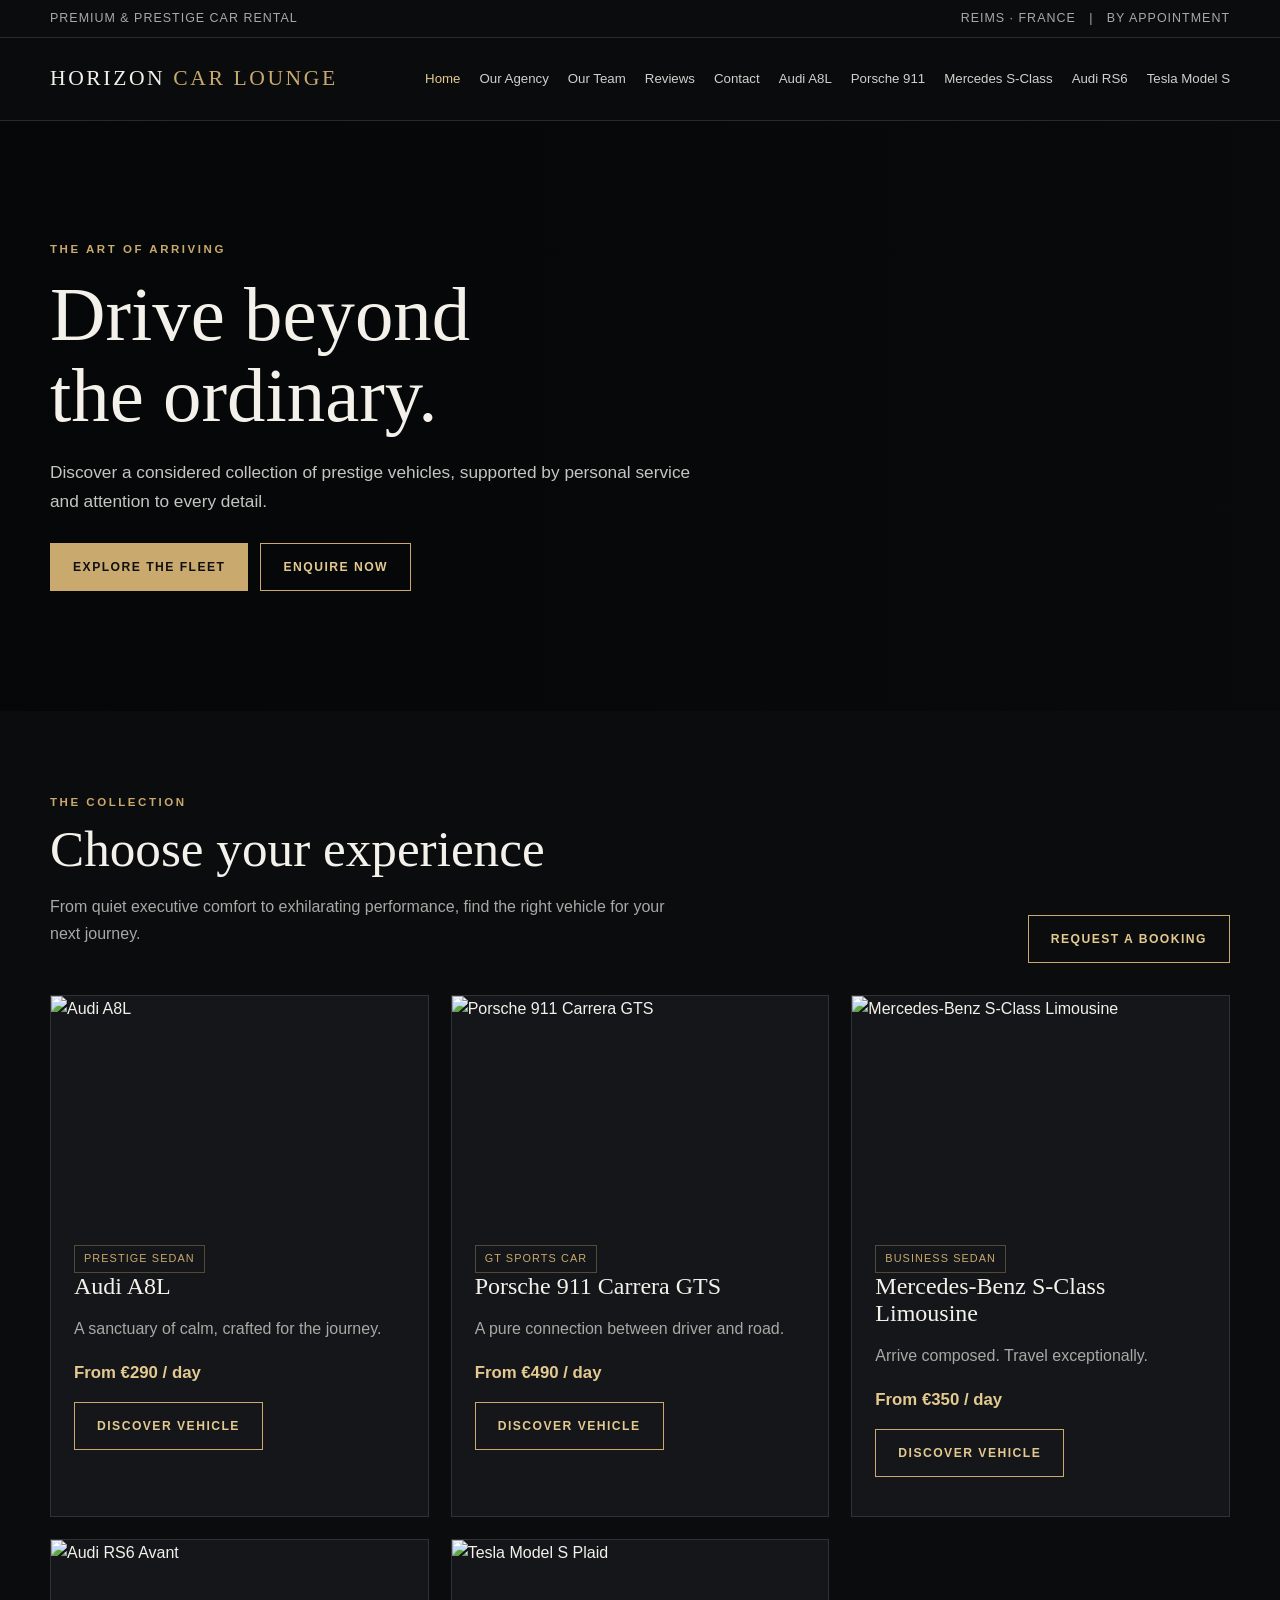
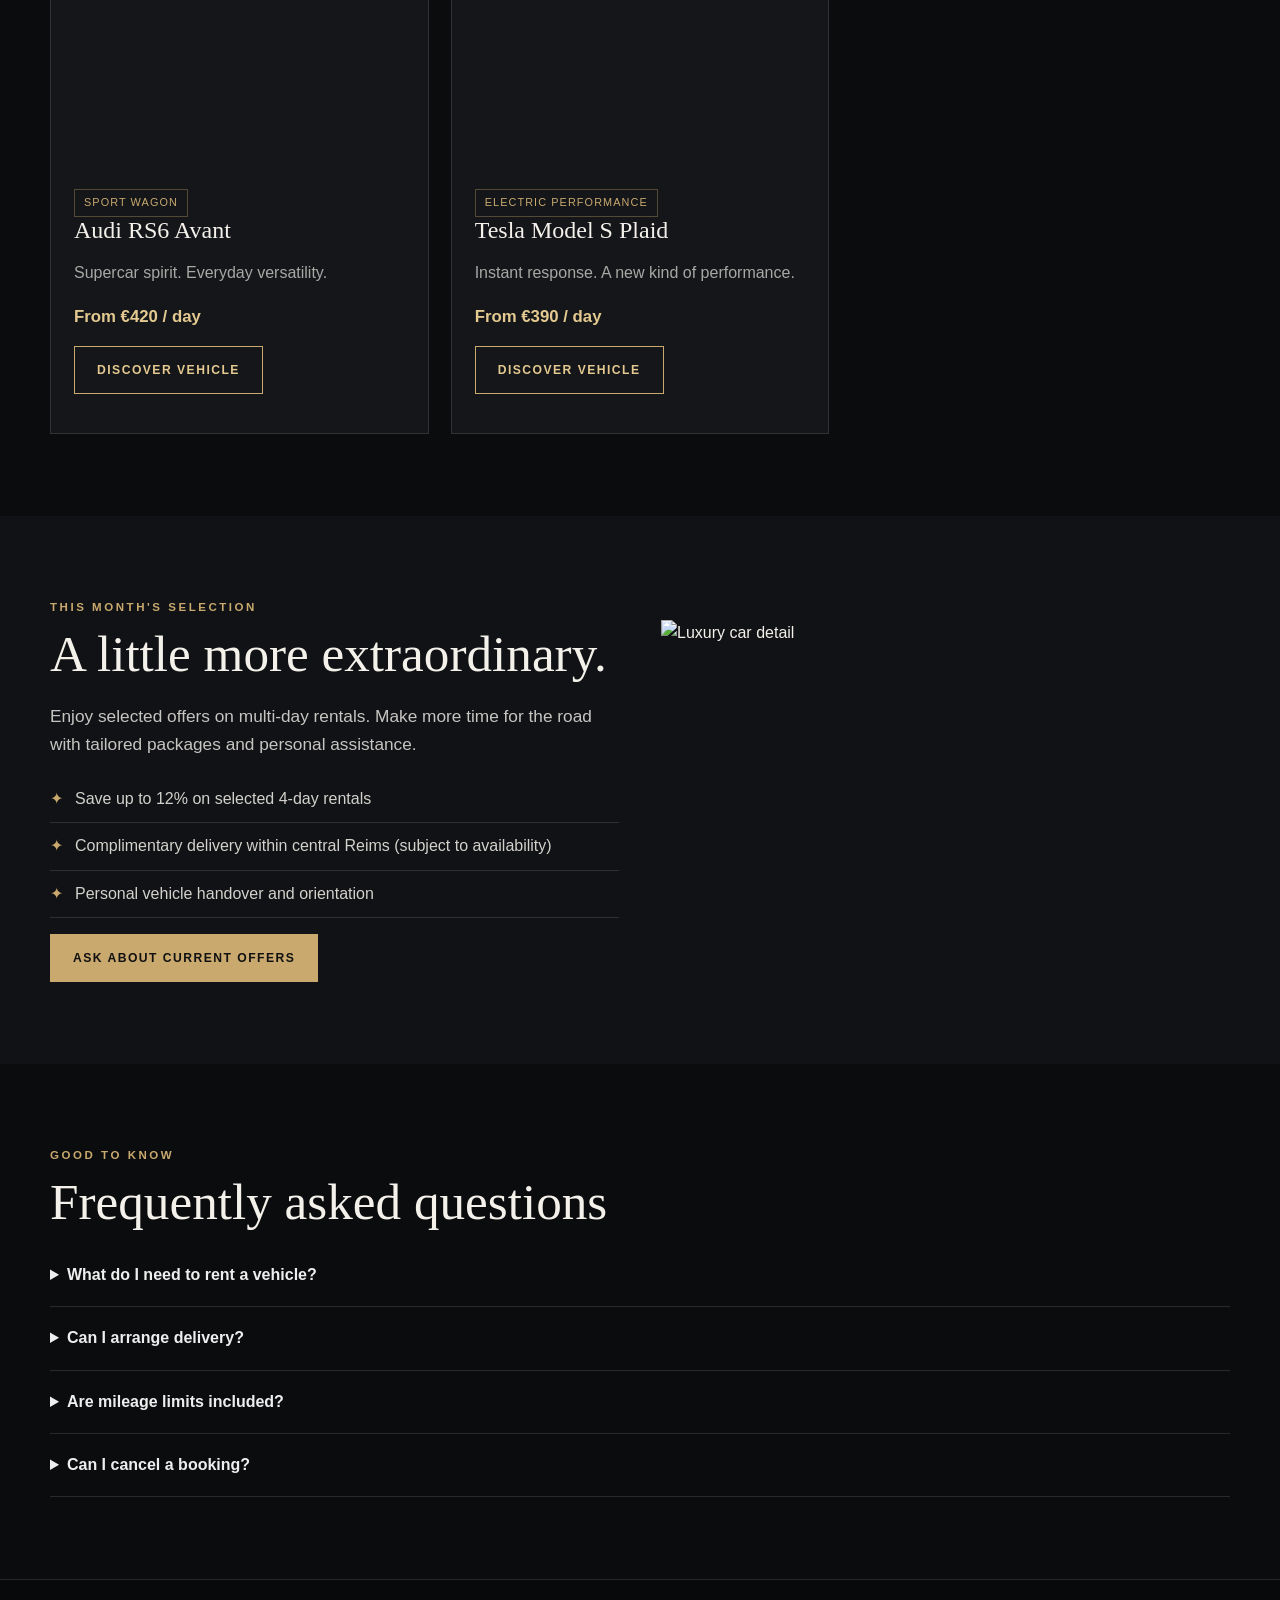
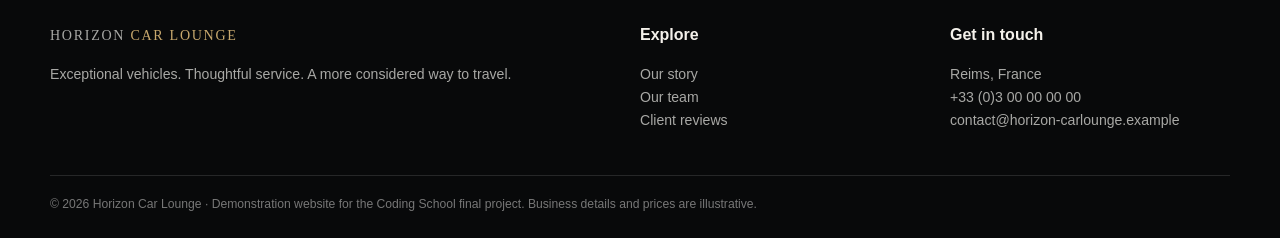
==== index.html @ 54911535 "Add files via upload" ====
<!DOCTYPE html><html lang="en"><head><meta charset="UTF-8"><meta name="viewport" content="width=device-width, initial-scale=1.0"><meta name="description" content="Horizon Car Lounge premium and prestige car rental in Reims."><title>Home | Horizon Car Lounge</title><link rel="stylesheet" href="style.css"><script src="script.js" defer></script></head><body><div class="topbar"><div class="container"><span>PREMIUM & PRESTIGE CAR RENTAL</span><span>REIMS · FRANCE &nbsp; | &nbsp; BY APPOINTMENT</span></div></div>
<header class="header"><div class="container navwrap"><a class="brand" href="index.html">HORIZON <span>CAR LOUNGE</span></a><button class="menu-toggle" aria-expanded="false" aria-label="Open navigation">☰ Menu</button><nav class="nav"><a href="index.html" class="active">Home</a><a href="a-propos.html" class="">Our Agency</a><a href="equipe.html" class="">Our Team</a><a href="avis.html" class="">Reviews</a><a href="contact.html" class="">Contact</a><a href="vehicule-audis.html" class="">Audi A8L</a><a href="vehicule-porsche.html" class="">Porsche 911</a><a href="vehicule-mercedes.html" class="">Mercedes S-Class</a><a href="vehicule-audi.html" class="">Audi RS6</a><a href="vehicule-tesla.html" class="">Tesla Model S</a></nav></div></header>
<main><section class="hero"><div class="container"><div class="hero-content"><div class="eyebrow">The art of arriving</div><h1>Drive beyond<br>the ordinary.</h1><p>Discover a considered collection of prestige vehicles, supported by personal service and attention to every detail.</p><div class="btn-row"><a class="btn primary" href="#fleet">Explore the fleet</a><a class="btn" href="contact.html">Enquire now</a></div></div></div></section>
<section class="section" id="fleet"><div class="container"><div class="section-head"><div><div class="eyebrow">The collection</div><h2>Choose your experience</h2><p class="section-intro">From quiet executive comfort to exhilarating performance, find the right vehicle for your next journey.</p></div><a class="btn" href="contact.html">Request a booking</a></div><div class="grid three"><article class="card"><img src="https://images.unsplash.com/photo-1606664515524-ed2f786a0bd6?auto=format&fit=crop&w=900&q=80" alt="Audi A8L"><div class="card-body"><span class="tag">Prestige Sedan</span><h3>Audi A8L</h3><p class="muted">A sanctuary of calm, crafted for the journey.</p><div class="price">From €290 / day</div><p><a class="btn" href="vehicule-audis.html">Discover vehicle</a></p></div></article><article class="card"><img src="https://images.unsplash.com/photo-1503376780353-7e6692767b70?auto=format&fit=crop&w=900&q=80" alt="Porsche 911 Carrera GTS"><div class="card-body"><span class="tag">GT Sports Car</span><h3>Porsche 911 Carrera GTS</h3><p class="muted">A pure connection between driver and road.</p><div class="price">From €490 / day</div><p><a class="btn" href="vehicule-porsche.html">Discover vehicle</a></p></div></article><article class="card"><img src="https://images.unsplash.com/photo-1618843479313-40f8afb4b4d8?auto=format&fit=crop&w=900&q=80" alt="Mercedes-Benz S-Class Limousine"><div class="card-body"><span class="tag">Business Sedan</span><h3>Mercedes-Benz S-Class Limousine</h3><p class="muted">Arrive composed. Travel exceptionally.</p><div class="price">From €350 / day</div><p><a class="btn" href="vehicule-mercedes.html">Discover vehicle</a></p></div></article><article class="card"><img src="https://images.unsplash.com/photo-1600705722907-bb3f5f4e5c89?auto=format&fit=crop&w=900&q=80" alt="Audi RS6 Avant"><div class="card-body"><span class="tag">Sport Wagon</span><h3>Audi RS6 Avant</h3><p class="muted">Supercar spirit. Everyday versatility.</p><div class="price">From €420 / day</div><p><a class="btn" href="vehicule-audi.html">Discover vehicle</a></p></div></article><article class="card"><img src="https://images.unsplash.com/photo-1560958089-b8a1929үз?auto=format&fit=crop&w=900&q=80" alt="Tesla Model S Plaid"><div class="card-body"><span class="tag">Electric Performance</span><h3>Tesla Model S Plaid</h3><p class="muted">Instant response. A new kind of performance.</p><div class="price">From €390 / day</div><p><a class="btn" href="vehicule-tesla.html">Discover vehicle</a></p></div></article></div></div></section>
<section class="section alt"><div class="container split"><div><div class="eyebrow">This month's selection</div><h2>A little more extraordinary.</h2><p class="lead">Enjoy selected offers on multi-day rentals. Make more time for the road with tailored packages and personal assistance.</p><ul class="feature-list"><li>Save up to 12% on selected 4-day rentals</li><li>Complimentary delivery within central Reims (subject to availability)</li><li>Personal vehicle handover and orientation</li></ul><a class="btn primary" href="contact.html">Ask about current offers</a></div><img src="https://images.unsplash.com/photo-1492144534655-ae79c964c9d7?auto=format&fit=crop&w=1100&q=80" alt="Luxury car detail"></div></section>
<section class="section"><div class="container"><div class="eyebrow">Good to know</div><h2>Frequently asked questions</h2><div class="faq"><details><summary>What do I need to rent a vehicle?</summary><p>A valid driving licence, identity document and payment card are generally required. Minimum age and licence-holding requirements depend on the vehicle.</p></details><details><summary>Can I arrange delivery?</summary><p>Delivery and collection may be arranged in advance, subject to location, schedule and additional fees.</p></details><details><summary>Are mileage limits included?</summary><p>Each vehicle has a mileage package. Please check the relevant vehicle page or request a tailored quotation.</p></details><details><summary>Can I cancel a booking?</summary><p>Cancellation terms are provided with your quotation and booking confirmation.</p></details></div></div></section></main><footer class="footer"><div class="container"><div class="footer-grid"><div><a class="brand" href="index.html">HORIZON <span>CAR LOUNGE</span></a><p>Exceptional vehicles. Thoughtful service. A more considered way to travel.</p></div><div><strong>Explore</strong><p><a href="a-propos.html">Our story</a><br><a href="equipe.html">Our team</a><br><a href="avis.html">Client reviews</a></p></div><div><strong>Get in touch</strong><p>Reims, France<br>+33 (0)3 00 00 00 00<br>contact@horizon-carlounge.example</p></div></div><div class="copyright">© 2026 Horizon Car Lounge · Demonstration website for the Coding School final project. Business details and prices are illustrative.</div></div></footer></body></html>
---- style.css ----
:root{--bg:#0b0c0e;--panel:#141619;--panel2:#1b1e22;--gold:#c9a96e;--gold2:#e4c990;--text:#f4f1eb;--muted:#a8a8a5;--line:rgba(255,255,255,.12);--max:1180px}
*{box-sizing:border-box}html{scroll-behavior:smooth}body{margin:0;background:var(--bg);color:var(--text);font-family:Inter,Arial,sans-serif;line-height:1.65}a{color:inherit;text-decoration:none}img{max-width:100%;display:block}button,input,select,textarea{font:inherit}.container{width:min(var(--max),calc(100% - 40px));margin:auto}.topbar{border-bottom:1px solid var(--line);font-size:.78rem;color:var(--muted);letter-spacing:.08em}.topbar .container{display:flex;justify-content:space-between;padding:8px 0}.header{position:sticky;top:0;z-index:10;background:rgba(11,12,14,.94);backdrop-filter:blur(14px);border-bottom:1px solid var(--line)}.navwrap{display:flex;align-items:center;justify-content:space-between;min-height:82px;gap:24px}.brand{font-family:Georgia,serif;font-size:1.35rem;letter-spacing:.12em}.brand span{color:var(--gold)}.nav{display:flex;gap:19px;align-items:center;flex-wrap:wrap}.nav a{font-size:.83rem;color:#d1d0cc;transition:.2s}.nav a:hover,.nav a.active{color:var(--gold2)}.menu-toggle{display:none;background:none;color:white;border:1px solid var(--line);padding:8px 12px}.eyebrow{color:var(--gold);text-transform:uppercase;letter-spacing:.22em;font-size:.72rem;font-weight:700}.hero{min-height:590px;display:flex;align-items:center;background:linear-gradient(90deg,rgba(5,6,7,.92),rgba(5,6,7,.45)),url('https://images.unsplash.com/photo-1503376780353-7e6692767b70?auto=format&fit=crop&w=2000&q=85') center/cover}.hero-content{max-width:650px;padding:90px 0}.hero h1{font:clamp(2.8rem,6vw,5.4rem)/1.05 Georgia,serif;margin:16px 0 22px}.hero p,.lead{color:#c6c5c1;font-size:1.08rem;max-width:650px}.btn{display:inline-flex;align-items:center;justify-content:center;padding:13px 22px;border:1px solid var(--gold);color:var(--gold2);text-transform:uppercase;letter-spacing:.12em;font-size:.76rem;font-weight:700;transition:.25s;cursor:pointer;background:transparent}.btn:hover{background:var(--gold);color:#111;transform:translateY(-2px);box-shadow:0 8px 24px rgba(201,169,110,.18)}.btn.primary{background:var(--gold);color:#111}.btn.primary:hover{background:var(--gold2)}.btn-row{display:flex;gap:12px;flex-wrap:wrap;margin-top:28px}.section{padding:82px 0}.section.alt{background:#101215}.section-head{display:flex;justify-content:space-between;align-items:end;gap:20px;margin-bottom:32px}.section h2,.page-hero h1{font:clamp(2rem,4vw,3.2rem)/1.15 Georgia,serif;margin:8px 0 12px}.section-intro{color:var(--muted);max-width:620px}.grid{display:grid;gap:22px}.grid.three{grid-template-columns:repeat(3,1fr)}.grid.two{grid-template-columns:repeat(2,1fr)}.card{background:var(--panel);border:1px solid var(--line);overflow:hidden}.card img{width:100%;height:225px;object-fit:cover;transition:transform .5s}.card:hover img{transform:scale(1.035)}.card-body{padding:23px}.card h3{font:1.5rem Georgia,serif;margin:0 0 8px}.muted{color:var(--muted)}.price{color:var(--gold2);font-weight:700;font-size:1.05rem}.tag{display:inline-block;color:var(--gold);border:1px solid rgba(201,169,110,.35);padding:4px 9px;font-size:.68rem;text-transform:uppercase;letter-spacing:.1em}.page-hero{padding:85px 0 65px;background:linear-gradient(90deg,rgba(5,6,7,.92),rgba(5,6,7,.65)),url('https://images.unsplash.com/photo-1492144534655-ae79c964c9d7?auto=format&fit=crop&w=1800&q=85') center/cover}.page-hero p{color:#c5c4c0;max-width:700px}.split{display:grid;grid-template-columns:1fr 1fr;gap:42px;align-items:center}.split img{width:100%;min-height:340px;object-fit:cover}.feature-list{padding:0;list-style:none}.feature-list li{padding:10px 0;border-bottom:1px solid var(--line);color:#d3d1cb}.feature-list li:before{content:"✦";color:var(--gold);margin-right:12px}.stats{display:grid;grid-template-columns:repeat(3,1fr);gap:16px;margin-top:30px}.stat{padding:24px;background:var(--panel);border:1px solid var(--line)}.stat strong{display:block;font:2.1rem Georgia,serif;color:var(--gold2)}.stat span{font-size:.8rem;color:var(--muted);text-transform:uppercase;letter-spacing:.1em}.table-wrap{overflow-x:auto;border:1px solid var(--line)}table{width:100%;border-collapse:collapse;min-width:520px}th,td{text-align:left;padding:14px 16px;border-bottom:1px solid var(--line)}th{background:var(--panel2);color:var(--gold2);font-size:.78rem;text-transform:uppercase;letter-spacing:.08em}td{color:#d2d0ca}tr:last-child td{border-bottom:0}.form{display:grid;grid-template-columns:1fr 1fr;gap:16px}.field{display:flex;flex-direction:column;gap:7px}.field.full{grid-column:1/-1}.field label{font-size:.78rem;color:#d5d2cb;text-transform:uppercase;letter-spacing:.08em}.field input,.field select,.field textarea{width:100%;background:#0d0f11;color:white;border:1px solid var(--line);padding:13px 14px;outline:none}.field input:focus,.field select:focus,.field textarea:focus{border-color:var(--gold)}.field textarea{min-height:130px;resize:vertical}.notice{padding:14px 16px;border:1px solid rgba(201,169,110,.35);color:#d9c9a8;background:rgba(201,169,110,.07);font-size:.85rem}.faq details{border-bottom:1px solid var(--line);padding:18px 0}.faq summary{cursor:pointer;color:#eee;font-weight:600}.faq details p{color:var(--muted);margin-bottom:0}.quote{padding:28px;background:var(--panel);border-left:2px solid var(--gold)}.stars{color:var(--gold2);letter-spacing:.12em}.profile{border:1px solid var(--line);background:var(--panel);padding:28px;text-align:center}.profile img{width:124px;height:124px;border-radius:50%;object-fit:cover;margin:0 auto 18px;border:2px solid var(--gold)}.profile h3{font:1.4rem Georgia,serif;margin:0}.profile .role{color:var(--gold);font-size:.75rem;text-transform:uppercase;letter-spacing:.12em}.vehicle-hero{display:grid;grid-template-columns:1.1fr .9fr;gap:36px;align-items:center}.vehicle-hero img{width:100%;height:420px;object-fit:cover}.footer{border-top:1px solid var(--line);padding:42px 0 24px;background:#08090a}.footer-grid{display:grid;grid-template-columns:2fr 1fr 1fr;gap:30px}.footer p,.footer a{color:var(--muted);font-size:.88rem}.footer a:hover{color:var(--gold)}.copyright{border-top:1px solid var(--line);margin-top:28px;padding-top:18px;color:#777;font-size:.76rem}.map-placeholder{min-height:300px;display:grid;place-items:center;background:linear-gradient(135deg,#20252a,#111518);border:1px solid var(--line);text-align:center;padding:30px}.media-placeholder{padding:55px 25px;text-align:center;background:var(--panel);border:1px dashed rgba(201,169,110,.5)}.mobile-only{display:none}
@media(max-width:900px){.nav{gap:11px}.nav a{font-size:.75rem}.grid.three{grid-template-columns:repeat(2,1fr)}.vehicle-hero{grid-template-columns:1fr}.vehicle-hero img{height:340px}}
@media(max-width:700px){.topbar{display:none}.navwrap{min-height:70px}.menu-toggle{display:block}.nav{display:none;position:absolute;top:70px;left:0;right:0;background:#0b0c0e;padding:20px;border-bottom:1px solid var(--line);flex-direction:column;align-items:flex-start}.nav.open{display:flex}.hero{min-height:520px}.hero-content{padding:70px 0}.section{padding:60px 0}.grid.three,.grid.two,.split,.footer-grid{grid-template-columns:1fr}.section-head{display:block}.stats{grid-template-columns:1fr}.form{grid-template-columns:1fr}.field.full{grid-column:auto}.page-hero{padding:65px 0 50px}}
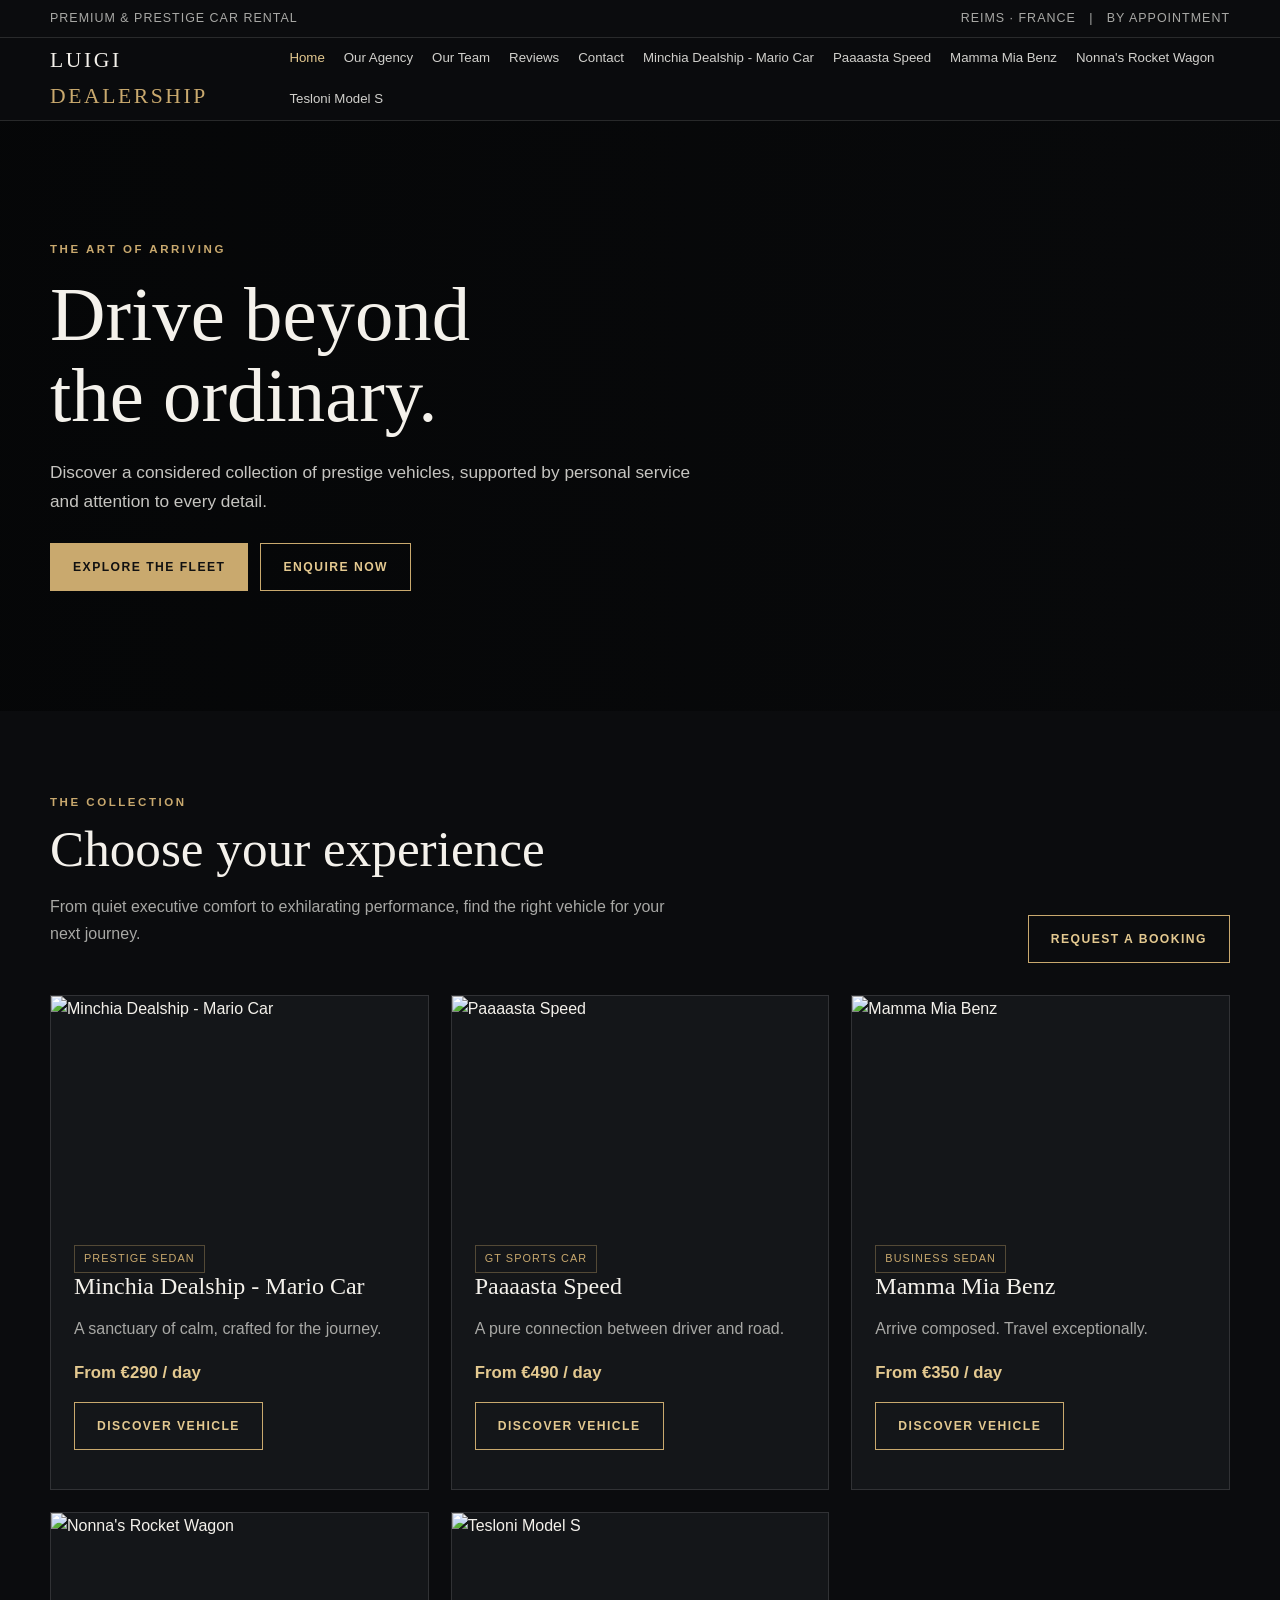
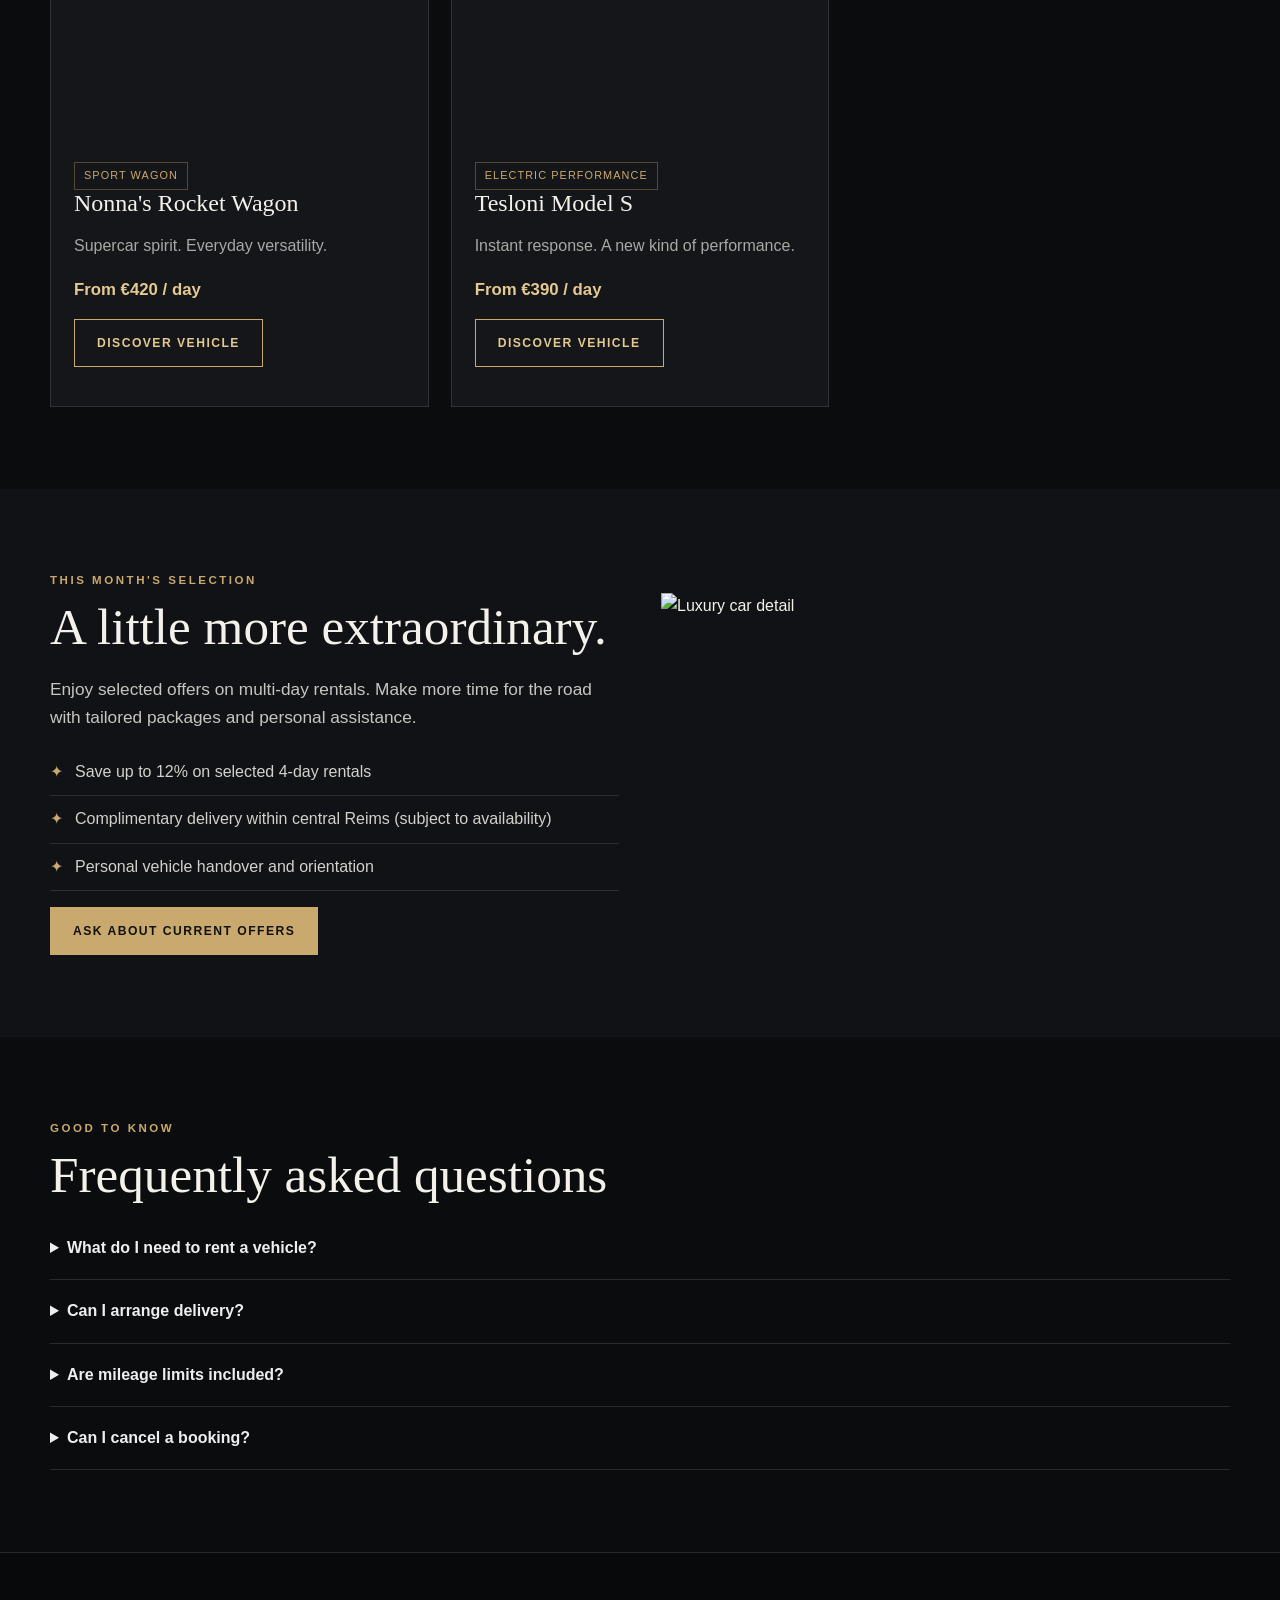
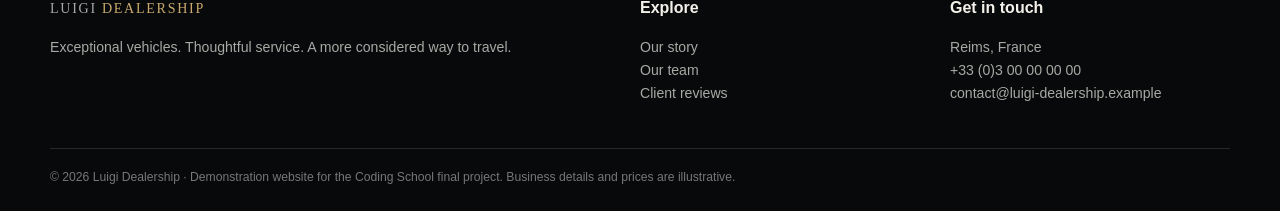
==== commit 4b0c6532: "completed" ====
--- a/index.html
+++ b/index.html
@@ -1,6 +1,6 @@
-<!DOCTYPE html><html lang="en"><head><meta charset="UTF-8"><meta name="viewport" content="width=device-width, initial-scale=1.0"><meta name="description" content="Horizon Car Lounge premium and prestige car rental in Reims."><title>Home | Horizon Car Lounge</title><link rel="stylesheet" href="style.css"><script src="script.js" defer></script></head><body><div class="topbar"><div class="container"><span>PREMIUM & PRESTIGE CAR RENTAL</span><span>REIMS · FRANCE &nbsp; | &nbsp; BY APPOINTMENT</span></div></div>
-<header class="header"><div class="container navwrap"><a class="brand" href="index.html">HORIZON <span>CAR LOUNGE</span></a><button class="menu-toggle" aria-expanded="false" aria-label="Open navigation">☰ Menu</button><nav class="nav"><a href="index.html" class="active">Home</a><a href="a-propos.html" class="">Our Agency</a><a href="equipe.html" class="">Our Team</a><a href="avis.html" class="">Reviews</a><a href="contact.html" class="">Contact</a><a href="vehicule-audis.html" class="">Audi A8L</a><a href="vehicule-porsche.html" class="">Porsche 911</a><a href="vehicule-mercedes.html" class="">Mercedes S-Class</a><a href="vehicule-audi.html" class="">Audi RS6</a><a href="vehicule-tesla.html" class="">Tesla Model S</a></nav></div></header>
+<!DOCTYPE html><html lang="en"><head><meta charset="UTF-8"><meta name="viewport" content="width=device-width, initial-scale=1.0"><meta name="description" content="Luigi Dealership premium and prestige car rental in Reims."><title>Home | Luigi Dealership</title><link rel="stylesheet" href="style.css"><script src="script.js" defer></script></head><body><div class="topbar"><div class="container"><span>PREMIUM & PRESTIGE CAR RENTAL</span><span>REIMS · FRANCE &nbsp; | &nbsp; BY APPOINTMENT</span></div></div>
+<header class="header"><div class="container navwrap"><a class="brand" href="index.html">LUIGI <span>DEALERSHIP</span></a><button class="menu-toggle" aria-expanded="false" aria-label="Open navigation">☰ Menu</button><nav class="nav"><a href="index.html" class="active">Home</a><a href="a-propos.html" class="">Our Agency</a><a href="equipe.html" class="">Our Team</a><a href="avis.html" class="">Reviews</a><a href="contact.html" class="">Contact</a><a href="vehicule-audis.html" class="">Minchia Dealship - Mario Car</a><a href="vehicule-porsche.html" class="">Paaaasta Speed</a><a href="vehicule-mercedes.html" class="">Mamma Mia Benz</a><a href="vehicule-audi.html" class="">Nonna's Rocket Wagon</a><a href="vehicule-tesla.html" class="">Tesloni Model S</a></nav></div></header>
 <main><section class="hero"><div class="container"><div class="hero-content"><div class="eyebrow">The art of arriving</div><h1>Drive beyond<br>the ordinary.</h1><p>Discover a considered collection of prestige vehicles, supported by personal service and attention to every detail.</p><div class="btn-row"><a class="btn primary" href="#fleet">Explore the fleet</a><a class="btn" href="contact.html">Enquire now</a></div></div></div></section>
-<section class="section" id="fleet"><div class="container"><div class="section-head"><div><div class="eyebrow">The collection</div><h2>Choose your experience</h2><p class="section-intro">From quiet executive comfort to exhilarating performance, find the right vehicle for your next journey.</p></div><a class="btn" href="contact.html">Request a booking</a></div><div class="grid three"><article class="card"><img src="https://images.unsplash.com/photo-1606664515524-ed2f786a0bd6?auto=format&fit=crop&w=900&q=80" alt="Audi A8L"><div class="card-body"><span class="tag">Prestige Sedan</span><h3>Audi A8L</h3><p class="muted">A sanctuary of calm, crafted for the journey.</p><div class="price">From €290 / day</div><p><a class="btn" href="vehicule-audis.html">Discover vehicle</a></p></div></article><article class="card"><img src="https://images.unsplash.com/photo-1503376780353-7e6692767b70?auto=format&fit=crop&w=900&q=80" alt="Porsche 911 Carrera GTS"><div class="card-body"><span class="tag">GT Sports Car</span><h3>Porsche 911 Carrera GTS</h3><p class="muted">A pure connection between driver and road.</p><div class="price">From €490 / day</div><p><a class="btn" href="vehicule-porsche.html">Discover vehicle</a></p></div></article><article class="card"><img src="https://images.unsplash.com/photo-1618843479313-40f8afb4b4d8?auto=format&fit=crop&w=900&q=80" alt="Mercedes-Benz S-Class Limousine"><div class="card-body"><span class="tag">Business Sedan</span><h3>Mercedes-Benz S-Class Limousine</h3><p class="muted">Arrive composed. Travel exceptionally.</p><div class="price">From €350 / day</div><p><a class="btn" href="vehicule-mercedes.html">Discover vehicle</a></p></div></article><article class="card"><img src="https://images.unsplash.com/photo-1600705722907-bb3f5f4e5c89?auto=format&fit=crop&w=900&q=80" alt="Audi RS6 Avant"><div class="card-body"><span class="tag">Sport Wagon</span><h3>Audi RS6 Avant</h3><p class="muted">Supercar spirit. Everyday versatility.</p><div class="price">From €420 / day</div><p><a class="btn" href="vehicule-audi.html">Discover vehicle</a></p></div></article><article class="card"><img src="https://images.unsplash.com/photo-1560958089-b8a1929үз?auto=format&fit=crop&w=900&q=80" alt="Tesla Model S Plaid"><div class="card-body"><span class="tag">Electric Performance</span><h3>Tesla Model S Plaid</h3><p class="muted">Instant response. A new kind of performance.</p><div class="price">From €390 / day</div><p><a class="btn" href="vehicule-tesla.html">Discover vehicle</a></p></div></article></div></div></section>
+<section class="section" id="fleet"><div class="container"><div class="section-head"><div><div class="eyebrow">The collection</div><h2>Choose your experience</h2><p class="section-intro">From quiet executive comfort to exhilarating performance, find the right vehicle for your next journey.</p></div><a class="btn" href="contact.html">Request a booking</a></div><div class="grid three"><article class="card"><img src="https://images.unsplash.com/photo-1606664515524-ed2f786a0bd6?auto=format&fit=crop&w=900&q=80" alt="Minchia Dealship - Mario Car"><div class="card-body"><span class="tag">Prestige Sedan</span><h3>Minchia Dealship - Mario Car</h3><p class="muted">A sanctuary of calm, crafted for the journey.</p><div class="price">From €290 / day</div><p><a class="btn" href="vehicule-audis.html">Discover vehicle</a></p></div></article><article class="card"><img src="https://images.unsplash.com/photo-1503376780353-7e6692767b70?auto=format&fit=crop&w=900&q=80" alt="Paaaasta Speed"><div class="card-body"><span class="tag">GT Sports Car</span><h3>Paaaasta Speed</h3><p class="muted">A pure connection between driver and road.</p><div class="price">From €490 / day</div><p><a class="btn" href="vehicule-porsche.html">Discover vehicle</a></p></div></article><article class="card"><img src="https://images.unsplash.com/photo-1618843479313-40f8afb4b4d8?auto=format&fit=crop&w=900&q=80" alt="Mamma Mia Benz"><div class="card-body"><span class="tag">Business Sedan</span><h3>Mamma Mia Benz</h3><p class="muted">Arrive composed. Travel exceptionally.</p><div class="price">From €350 / day</div><p><a class="btn" href="vehicule-mercedes.html">Discover vehicle</a></p></div></article><article class="card"><img src="https://images.unsplash.com/photo-1600705722907-bb3f5f4e5c89?auto=format&fit=crop&w=900&q=80" alt="Nonna's Rocket Wagon"><div class="card-body"><span class="tag">Sport Wagon</span><h3>Nonna's Rocket Wagon</h3><p class="muted">Supercar spirit. Everyday versatility.</p><div class="price">From €420 / day</div><p><a class="btn" href="vehicule-audi.html">Discover vehicle</a></p></div></article><article class="card"><img src="https://images.unsplash.com/photo-1560958089-b8a1929үз?auto=format&fit=crop&w=900&q=80" alt="Tesloni Model S"><div class="card-body"><span class="tag">Electric Performance</span><h3>Tesloni Model S</h3><p class="muted">Instant response. A new kind of performance.</p><div class="price">From €390 / day</div><p><a class="btn" href="vehicule-tesla.html">Discover vehicle</a></p></div></article></div></div></section>
 <section class="section alt"><div class="container split"><div><div class="eyebrow">This month's selection</div><h2>A little more extraordinary.</h2><p class="lead">Enjoy selected offers on multi-day rentals. Make more time for the road with tailored packages and personal assistance.</p><ul class="feature-list"><li>Save up to 12% on selected 4-day rentals</li><li>Complimentary delivery within central Reims (subject to availability)</li><li>Personal vehicle handover and orientation</li></ul><a class="btn primary" href="contact.html">Ask about current offers</a></div><img src="https://images.unsplash.com/photo-1492144534655-ae79c964c9d7?auto=format&fit=crop&w=1100&q=80" alt="Luxury car detail"></div></section>
-<section class="section"><div class="container"><div class="eyebrow">Good to know</div><h2>Frequently asked questions</h2><div class="faq"><details><summary>What do I need to rent a vehicle?</summary><p>A valid driving licence, identity document and payment card are generally required. Minimum age and licence-holding requirements depend on the vehicle.</p></details><details><summary>Can I arrange delivery?</summary><p>Delivery and collection may be arranged in advance, subject to location, schedule and additional fees.</p></details><details><summary>Are mileage limits included?</summary><p>Each vehicle has a mileage package. Please check the relevant vehicle page or request a tailored quotation.</p></details><details><summary>Can I cancel a booking?</summary><p>Cancellation terms are provided with your quotation and booking confirmation.</p></details></div></div></section></main><footer class="footer"><div class="container"><div class="footer-grid"><div><a class="brand" href="index.html">HORIZON <span>CAR LOUNGE</span></a><p>Exceptional vehicles. Thoughtful service. A more considered way to travel.</p></div><div><strong>Explore</strong><p><a href="a-propos.html">Our story</a><br><a href="equipe.html">Our team</a><br><a href="avis.html">Client reviews</a></p></div><div><strong>Get in touch</strong><p>Reims, France<br>+33 (0)3 00 00 00 00<br>contact@horizon-carlounge.example</p></div></div><div class="copyright">© 2026 Horizon Car Lounge · Demonstration website for the Coding School final project. Business details and prices are illustrative.</div></div></footer></body></html>+<section class="section"><div class="container"><div class="eyebrow">Good to know</div><h2>Frequently asked questions</h2><div class="faq"><details><summary>What do I need to rent a vehicle?</summary><p>A valid driving licence, identity document and payment card are generally required. Minimum age and licence-holding requirements depend on the vehicle.</p></details><details><summary>Can I arrange delivery?</summary><p>Delivery and collection may be arranged in advance, subject to location, schedule and additional fees.</p></details><details><summary>Are mileage limits included?</summary><p>Each vehicle has a mileage package. Please check the relevant vehicle page or request a tailored quotation.</p></details><details><summary>Can I cancel a booking?</summary><p>Cancellation terms are provided with your quotation and booking confirmation.</p></details></div></div></section></main><footer class="footer"><div class="container"><div class="footer-grid"><div><a class="brand" href="index.html">LUIGI <span>DEALERSHIP</span></a><p>Exceptional vehicles. Thoughtful service. A more considered way to travel.</p></div><div><strong>Explore</strong><p><a href="a-propos.html">Our story</a><br><a href="equipe.html">Our team</a><br><a href="avis.html">Client reviews</a></p></div><div><strong>Get in touch</strong><p>Reims, France<br>+33 (0)3 00 00 00 00<br>contact@luigi-dealership.example</p></div></div><div class="copyright">© 2026 Luigi Dealership · Demonstration website for the Coding School final project. Business details and prices are illustrative.</div></div></footer></body></html>
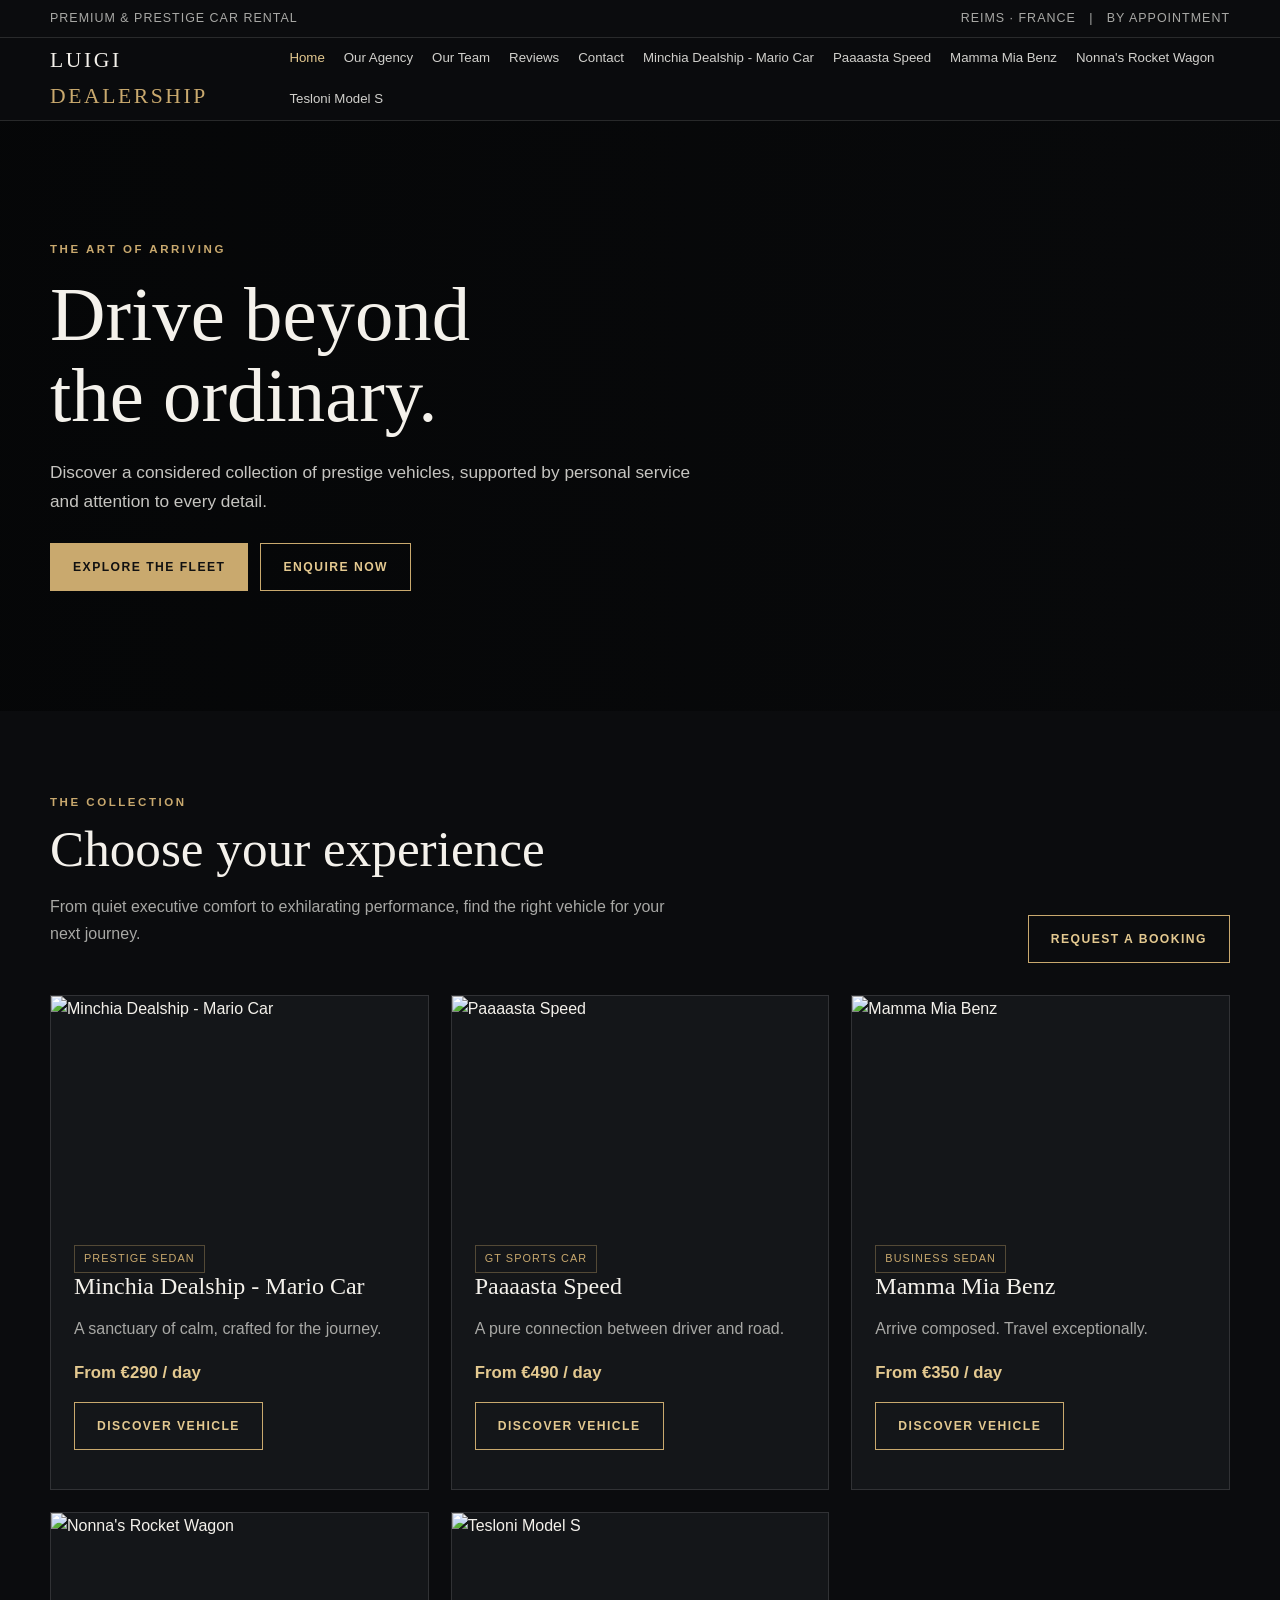
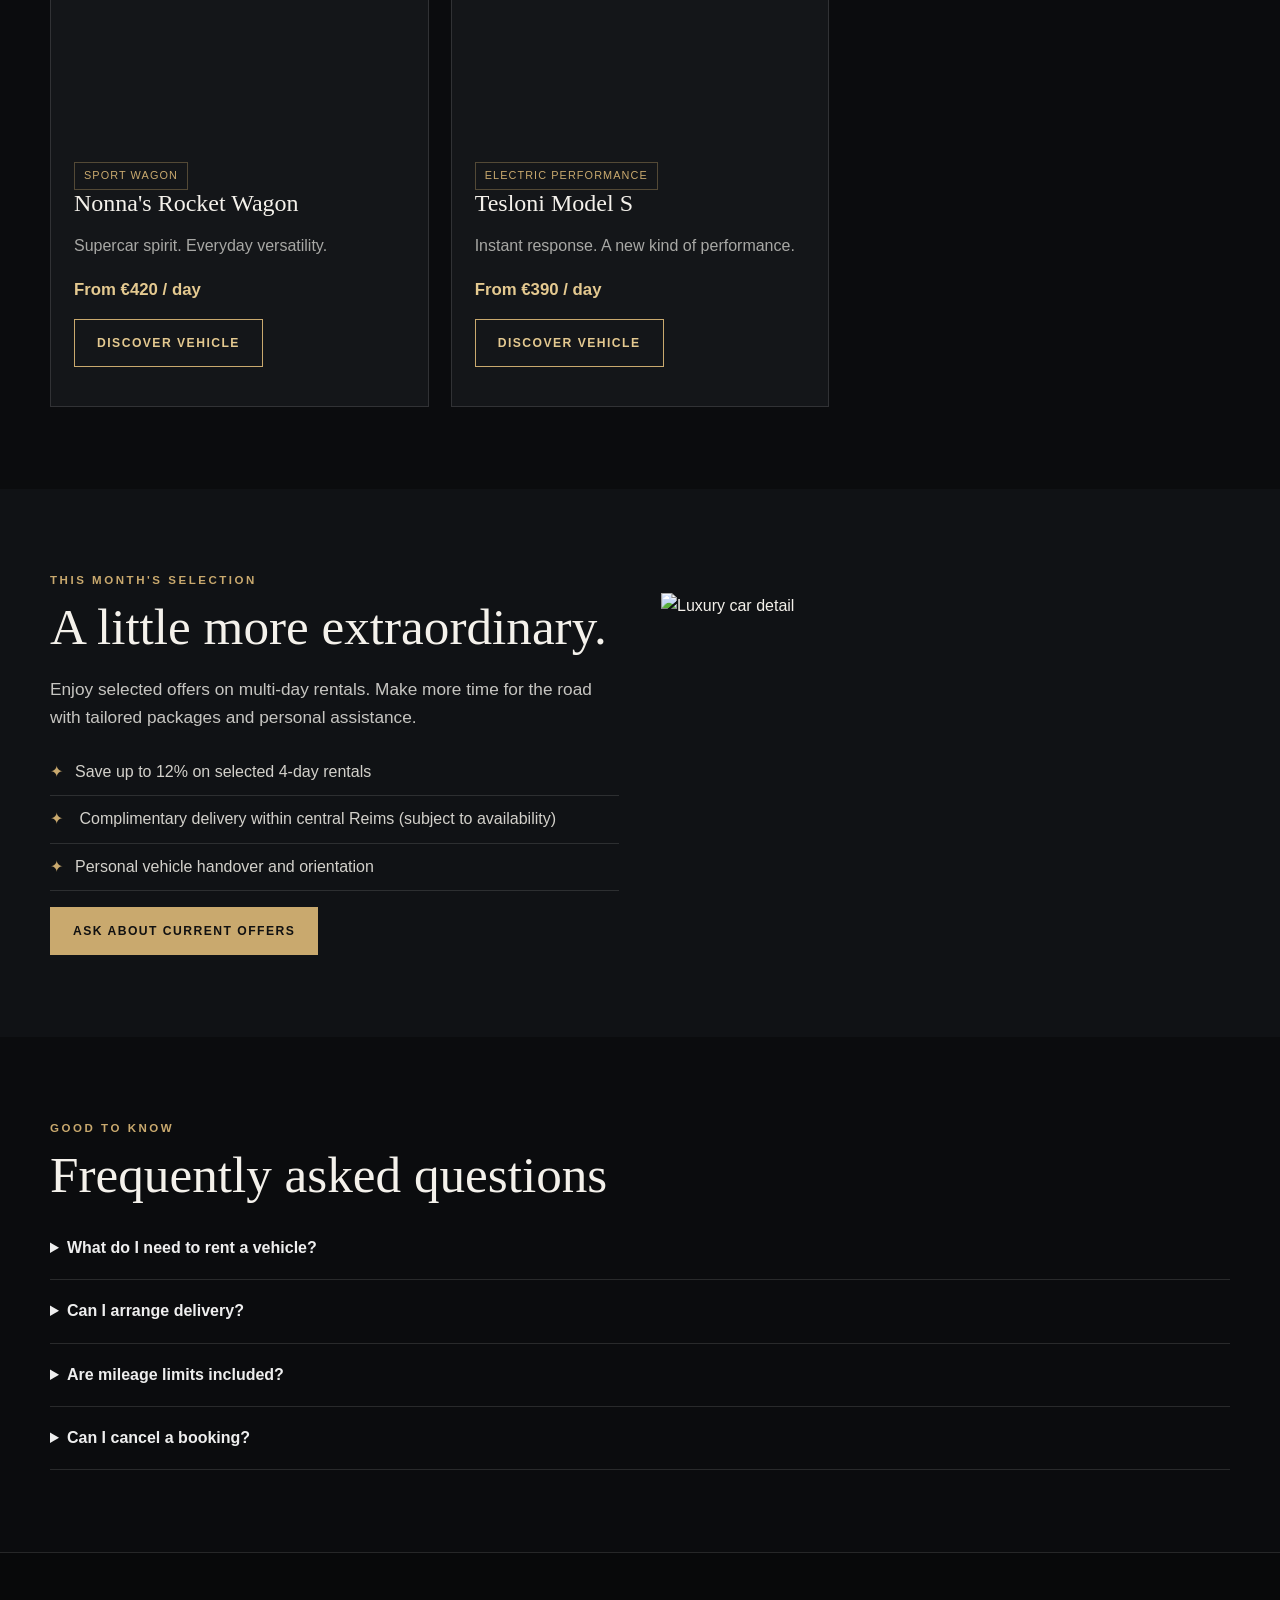
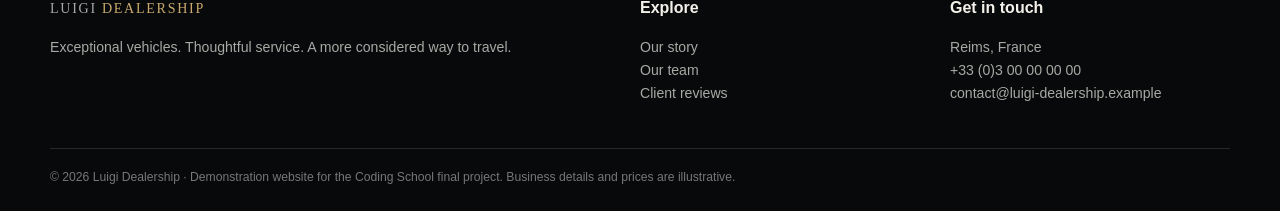
==== commit 0dcb3f1b: "readable" ====
--- a/index.html
+++ b/index.html
@@ -1,6 +1,260 @@
-<!DOCTYPE html><html lang="en"><head><meta charset="UTF-8"><meta name="viewport" content="width=device-width, initial-scale=1.0"><meta name="description" content="Luigi Dealership premium and prestige car rental in Reims."><title>Home | Luigi Dealership</title><link rel="stylesheet" href="style.css"><script src="script.js" defer></script></head><body><div class="topbar"><div class="container"><span>PREMIUM & PRESTIGE CAR RENTAL</span><span>REIMS · FRANCE &nbsp; | &nbsp; BY APPOINTMENT</span></div></div>
-<header class="header"><div class="container navwrap"><a class="brand" href="index.html">LUIGI <span>DEALERSHIP</span></a><button class="menu-toggle" aria-expanded="false" aria-label="Open navigation">☰ Menu</button><nav class="nav"><a href="index.html" class="active">Home</a><a href="a-propos.html" class="">Our Agency</a><a href="equipe.html" class="">Our Team</a><a href="avis.html" class="">Reviews</a><a href="contact.html" class="">Contact</a><a href="vehicule-audis.html" class="">Minchia Dealship - Mario Car</a><a href="vehicule-porsche.html" class="">Paaaasta Speed</a><a href="vehicule-mercedes.html" class="">Mamma Mia Benz</a><a href="vehicule-audi.html" class="">Nonna's Rocket Wagon</a><a href="vehicule-tesla.html" class="">Tesloni Model S</a></nav></div></header>
-<main><section class="hero"><div class="container"><div class="hero-content"><div class="eyebrow">The art of arriving</div><h1>Drive beyond<br>the ordinary.</h1><p>Discover a considered collection of prestige vehicles, supported by personal service and attention to every detail.</p><div class="btn-row"><a class="btn primary" href="#fleet">Explore the fleet</a><a class="btn" href="contact.html">Enquire now</a></div></div></div></section>
-<section class="section" id="fleet"><div class="container"><div class="section-head"><div><div class="eyebrow">The collection</div><h2>Choose your experience</h2><p class="section-intro">From quiet executive comfort to exhilarating performance, find the right vehicle for your next journey.</p></div><a class="btn" href="contact.html">Request a booking</a></div><div class="grid three"><article class="card"><img src="https://images.unsplash.com/photo-1606664515524-ed2f786a0bd6?auto=format&fit=crop&w=900&q=80" alt="Minchia Dealship - Mario Car"><div class="card-body"><span class="tag">Prestige Sedan</span><h3>Minchia Dealship - Mario Car</h3><p class="muted">A sanctuary of calm, crafted for the journey.</p><div class="price">From €290 / day</div><p><a class="btn" href="vehicule-audis.html">Discover vehicle</a></p></div></article><article class="card"><img src="https://images.unsplash.com/photo-1503376780353-7e6692767b70?auto=format&fit=crop&w=900&q=80" alt="Paaaasta Speed"><div class="card-body"><span class="tag">GT Sports Car</span><h3>Paaaasta Speed</h3><p class="muted">A pure connection between driver and road.</p><div class="price">From €490 / day</div><p><a class="btn" href="vehicule-porsche.html">Discover vehicle</a></p></div></article><article class="card"><img src="https://images.unsplash.com/photo-1618843479313-40f8afb4b4d8?auto=format&fit=crop&w=900&q=80" alt="Mamma Mia Benz"><div class="card-body"><span class="tag">Business Sedan</span><h3>Mamma Mia Benz</h3><p class="muted">Arrive composed. Travel exceptionally.</p><div class="price">From €350 / day</div><p><a class="btn" href="vehicule-mercedes.html">Discover vehicle</a></p></div></article><article class="card"><img src="https://images.unsplash.com/photo-1600705722907-bb3f5f4e5c89?auto=format&fit=crop&w=900&q=80" alt="Nonna's Rocket Wagon"><div class="card-body"><span class="tag">Sport Wagon</span><h3>Nonna's Rocket Wagon</h3><p class="muted">Supercar spirit. Everyday versatility.</p><div class="price">From €420 / day</div><p><a class="btn" href="vehicule-audi.html">Discover vehicle</a></p></div></article><article class="card"><img src="https://images.unsplash.com/photo-1560958089-b8a1929үз?auto=format&fit=crop&w=900&q=80" alt="Tesloni Model S"><div class="card-body"><span class="tag">Electric Performance</span><h3>Tesloni Model S</h3><p class="muted">Instant response. A new kind of performance.</p><div class="price">From €390 / day</div><p><a class="btn" href="vehicule-tesla.html">Discover vehicle</a></p></div></article></div></div></section>
-<section class="section alt"><div class="container split"><div><div class="eyebrow">This month's selection</div><h2>A little more extraordinary.</h2><p class="lead">Enjoy selected offers on multi-day rentals. Make more time for the road with tailored packages and personal assistance.</p><ul class="feature-list"><li>Save up to 12% on selected 4-day rentals</li><li>Complimentary delivery within central Reims (subject to availability)</li><li>Personal vehicle handover and orientation</li></ul><a class="btn primary" href="contact.html">Ask about current offers</a></div><img src="https://images.unsplash.com/photo-1492144534655-ae79c964c9d7?auto=format&fit=crop&w=1100&q=80" alt="Luxury car detail"></div></section>
-<section class="section"><div class="container"><div class="eyebrow">Good to know</div><h2>Frequently asked questions</h2><div class="faq"><details><summary>What do I need to rent a vehicle?</summary><p>A valid driving licence, identity document and payment card are generally required. Minimum age and licence-holding requirements depend on the vehicle.</p></details><details><summary>Can I arrange delivery?</summary><p>Delivery and collection may be arranged in advance, subject to location, schedule and additional fees.</p></details><details><summary>Are mileage limits included?</summary><p>Each vehicle has a mileage package. Please check the relevant vehicle page or request a tailored quotation.</p></details><details><summary>Can I cancel a booking?</summary><p>Cancellation terms are provided with your quotation and booking confirmation.</p></details></div></div></section></main><footer class="footer"><div class="container"><div class="footer-grid"><div><a class="brand" href="index.html">LUIGI <span>DEALERSHIP</span></a><p>Exceptional vehicles. Thoughtful service. A more considered way to travel.</p></div><div><strong>Explore</strong><p><a href="a-propos.html">Our story</a><br><a href="equipe.html">Our team</a><br><a href="avis.html">Client reviews</a></p></div><div><strong>Get in touch</strong><p>Reims, France<br>+33 (0)3 00 00 00 00<br>contact@luigi-dealership.example</p></div></div><div class="copyright">© 2026 Luigi Dealership · Demonstration website for the Coding School final project. Business details and prices are illustrative.</div></div></footer></body></html>+<!doctype html>
+<html lang="en">
+  <head>
+    <meta charset="UTF-8" />
+    <meta name="viewport" content="width=device-width, initial-scale=1.0" />
+    <meta
+      name="description"
+      content="Luigi Dealership premium and prestige car rental in Reims."
+    />
+    <title>Home | Luigi Dealership</title>
+    <link rel="stylesheet" href="style.css" />
+    <script src="script.js" defer></script>
+  </head>
+  <body>
+    <div class="topbar">
+      <div class="container">
+        <span>PREMIUM & PRESTIGE CAR RENTAL</span
+        ><span>REIMS · FRANCE &nbsp; | &nbsp; BY APPOINTMENT</span>
+      </div>
+    </div>
+    <header class="header">
+      <div class="container navwrap">
+        <a class="brand" href="index.html">LUIGI <span>DEALERSHIP</span></a
+        ><button
+          class="menu-toggle"
+          aria-expanded="false"
+          aria-label="Open navigation"
+        >
+          ☰ Menu
+        </button>
+        <nav class="nav">
+          <a href="index.html" class="active">Home</a
+          ><a href="a-propos.html" class="">Our Agency</a
+          ><a href="equipe.html" class="">Our Team</a
+          ><a href="avis.html" class="">Reviews</a
+          ><a href="contact.html" class="">Contact</a
+          ><a href="vehicule-audis.html" class=""
+            >Minchia Dealship - Mario Car</a
+          ><a href="vehicule-porsche.html" class="">Paaaasta Speed</a
+          ><a href="vehicule-mercedes.html" class="">Mamma Mia Benz</a
+          ><a href="vehicule-audi.html" class="">Nonna's Rocket Wagon</a
+          ><a href="vehicule-tesla.html" class="">Tesloni Model S</a>
+        </nav>
+      </div>
+    </header>
+    <main>
+      <section class="hero">
+        <div class="container">
+          <div class="hero-content">
+            <div class="eyebrow">The art of arriving</div>
+            <h1>Drive beyond<br />the ordinary.</h1>
+            <p>
+              Discover a considered collection of prestige vehicles, supported
+              by personal service and attention to every detail.
+            </p>
+            <div class="btn-row">
+              <a class="btn primary" href="#fleet">Explore the fleet</a
+              ><a class="btn" href="contact.html">Enquire now</a>
+            </div>
+          </div>
+        </div>
+      </section>
+      <section class="section" id="fleet">
+        <div class="container">
+          <div class="section-head">
+            <div>
+              <div class="eyebrow">The collection</div>
+              <h2>Choose your experience</h2>
+              <p class="section-intro">
+                From quiet executive comfort to exhilarating performance, find
+                the right vehicle for your next journey.
+              </p>
+            </div>
+            <a class="btn" href="contact.html">Request a booking</a>
+          </div>
+          <div class="grid three">
+            <article class="card">
+              <img
+                src="https://images.unsplash.com/photo-1606664515524-ed2f786a0bd6?auto=format&fit=crop&w=900&q=80"
+                alt="Minchia Dealship - Mario Car"
+              />
+              <div class="card-body">
+                <span class="tag">Prestige Sedan</span>
+                <h3>Minchia Dealship - Mario Car</h3>
+                <p class="muted">
+                  A sanctuary of calm, crafted for the journey.
+                </p>
+                <div class="price">From €290 / day</div>
+                <p>
+                  <a class="btn" href="vehicule-audis.html">Discover vehicle</a>
+                </p>
+              </div>
+            </article>
+            <article class="card">
+              <img
+                src="https://images.unsplash.com/photo-1503376780353-7e6692767b70?auto=format&fit=crop&w=900&q=80"
+                alt="Paaaasta Speed"
+              />
+              <div class="card-body">
+                <span class="tag">GT Sports Car</span>
+                <h3>Paaaasta Speed</h3>
+                <p class="muted">A pure connection between driver and road.</p>
+                <div class="price">From €490 / day</div>
+                <p>
+                  <a class="btn" href="vehicule-porsche.html"
+                    >Discover vehicle</a
+                  >
+                </p>
+              </div>
+            </article>
+            <article class="card">
+              <img
+                src="https://images.unsplash.com/photo-1618843479313-40f8afb4b4d8?auto=format&fit=crop&w=900&q=80"
+                alt="Mamma Mia Benz"
+              />
+              <div class="card-body">
+                <span class="tag">Business Sedan</span>
+                <h3>Mamma Mia Benz</h3>
+                <p class="muted">Arrive composed. Travel exceptionally.</p>
+                <div class="price">From €350 / day</div>
+                <p>
+                  <a class="btn" href="vehicule-mercedes.html"
+                    >Discover vehicle</a
+                  >
+                </p>
+              </div>
+            </article>
+            <article class="card">
+              <img
+                src="https://images.unsplash.com/photo-1600705722907-bb3f5f4e5c89?auto=format&fit=crop&w=900&q=80"
+                alt="Nonna's Rocket Wagon"
+              />
+              <div class="card-body">
+                <span class="tag">Sport Wagon</span>
+                <h3>Nonna's Rocket Wagon</h3>
+                <p class="muted">Supercar spirit. Everyday versatility.</p>
+                <div class="price">From €420 / day</div>
+                <p>
+                  <a class="btn" href="vehicule-audi.html">Discover vehicle</a>
+                </p>
+              </div>
+            </article>
+            <article class="card">
+              <img
+                src="https://images.unsplash.com/photo-1560958089-b8a1929үз?auto=format&fit=crop&w=900&q=80"
+                alt="Tesloni Model S"
+              />
+              <div class="card-body">
+                <span class="tag">Electric Performance</span>
+                <h3>Tesloni Model S</h3>
+                <p class="muted">
+                  Instant response. A new kind of performance.
+                </p>
+                <div class="price">From €390 / day</div>
+                <p>
+                  <a class="btn" href="vehicule-tesla.html">Discover vehicle</a>
+                </p>
+              </div>
+            </article>
+          </div>
+        </div>
+      </section>
+      <section class="section alt">
+        <div class="container split">
+          <div>
+            <div class="eyebrow">This month's selection</div>
+            <h2>A little more extraordinary.</h2>
+            <p class="lead">
+              Enjoy selected offers on multi-day rentals. Make more time for the
+              road with tailored packages and personal assistance.
+            </p>
+            <ul class="feature-list">
+              <li>Save up to 12% on selected 4-day rentals</li>
+              <li>
+                Complimentary delivery within central Reims (subject to
+                availability)
+              </li>
+              <li>Personal vehicle handover and orientation</li>
+            </ul>
+            <a class="btn primary" href="contact.html"
+              >Ask about current offers</a
+            >
+          </div>
+          <img
+            src="https://images.unsplash.com/photo-1492144534655-ae79c964c9d7?auto=format&fit=crop&w=1100&q=80"
+            alt="Luxury car detail"
+          />
+        </div>
+      </section>
+      <section class="section">
+        <div class="container">
+          <div class="eyebrow">Good to know</div>
+          <h2>Frequently asked questions</h2>
+          <div class="faq">
+            <details>
+              <summary>What do I need to rent a vehicle?</summary>
+              <p>
+                A valid driving licence, identity document and payment card are
+                generally required. Minimum age and licence-holding requirements
+                depend on the vehicle.
+              </p>
+            </details>
+            <details>
+              <summary>Can I arrange delivery?</summary>
+              <p>
+                Delivery and collection may be arranged in advance, subject to
+                location, schedule and additional fees.
+              </p>
+            </details>
+            <details>
+              <summary>Are mileage limits included?</summary>
+              <p>
+                Each vehicle has a mileage package. Please check the relevant
+                vehicle page or request a tailored quotation.
+              </p>
+            </details>
+            <details>
+              <summary>Can I cancel a booking?</summary>
+              <p>
+                Cancellation terms are provided with your quotation and booking
+                confirmation.
+              </p>
+            </details>
+          </div>
+        </div>
+      </section>
+    </main>
+    <footer class="footer">
+      <div class="container">
+        <div class="footer-grid">
+          <div>
+            <a class="brand" href="index.html">LUIGI <span>DEALERSHIP</span></a>
+            <p>
+              Exceptional vehicles. Thoughtful service. A more considered way to
+              travel.
+            </p>
+          </div>
+          <div>
+            <strong>Explore</strong>
+            <p>
+              <a href="a-propos.html">Our story</a><br /><a href="equipe.html"
+                >Our team</a
+              ><br /><a href="avis.html">Client reviews</a>
+            </p>
+          </div>
+          <div>
+            <strong>Get in touch</strong>
+            <p>
+              Reims, France<br />+33 (0)3 00 00 00 00<br />contact@luigi-dealership.example
+            </p>
+          </div>
+        </div>
+        <div class="copyright">
+          © 2026 Luigi Dealership · Demonstration website for the Coding School
+          final project. Business details and prices are illustrative.
+        </div>
+      </div>
+    </footer>
+  </body>
+</html>
